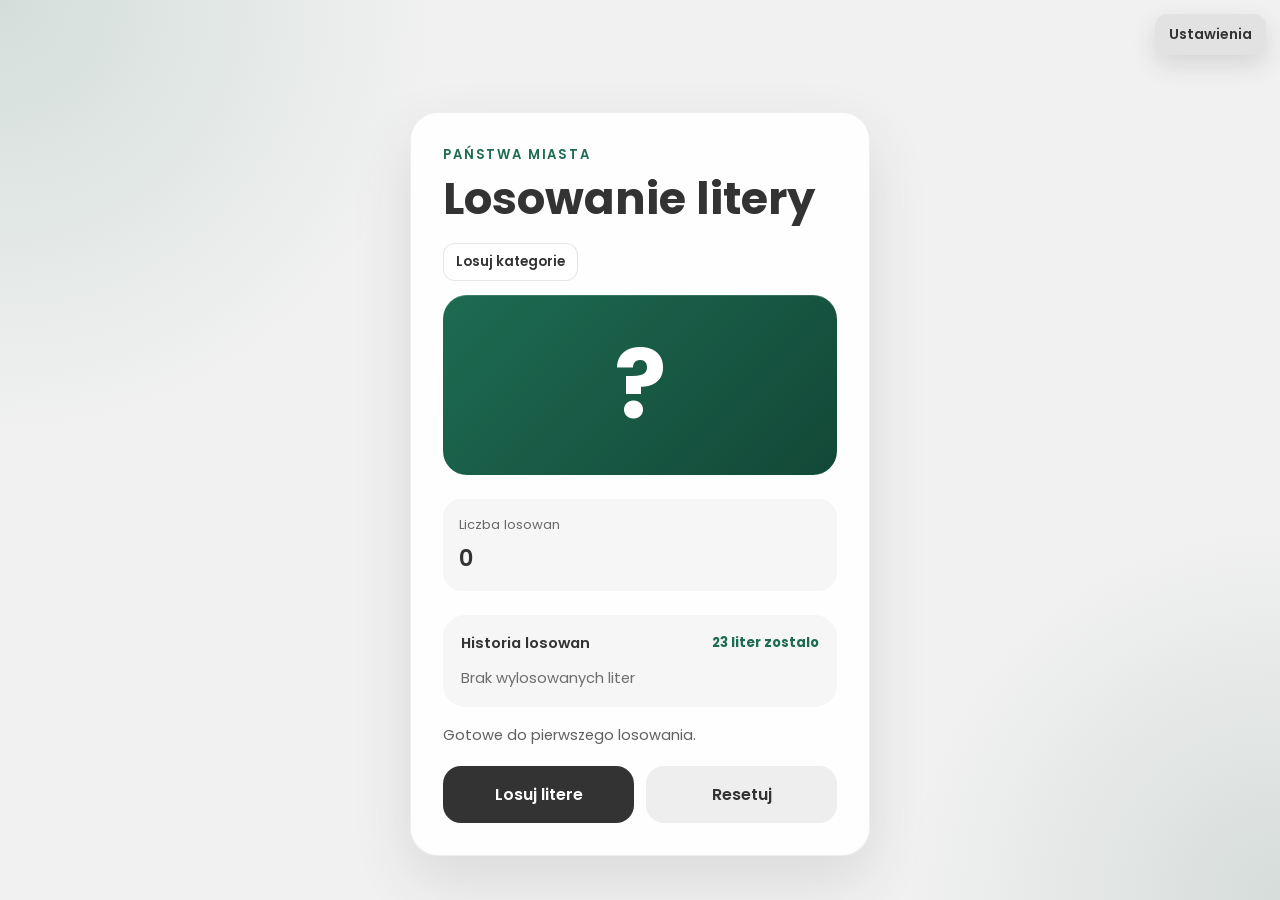
==== index.html @ a80b9822 "Add web app with letter and category randomizer" ====
<!DOCTYPE html>
<html lang="pl">
<head>
    <meta charset="UTF-8">
    <meta name="viewport" content="width=device-width, initial-scale=1.0">
    <title>Losowanie Litery</title>
    <link rel="preconnect" href="https://fonts.googleapis.com">
    <link rel="preconnect" href="https://fonts.gstatic.com" crossorigin>
    <link href="https://fonts.googleapis.com/css2?family=Poppins:wght@400;500;600;700&display=swap" rel="stylesheet">
    <link rel="stylesheet" href="style.css">
</head>
<body>
    <div class="floating-options" id="floatingOptions">
        <button id="optionsButton" type="button" class="button-secondary button-option" aria-expanded="false" aria-controls="optionsPanel">Ustawienia</button>

        <div class="options-panel" id="optionsPanel" aria-hidden="true">
            <label class="option-row" for="excludeYVOption">
                <input id="excludeYVOption" type="checkbox">
                <span>Graj bez Y, V i X</span>
            </label>
            <label class="option-row" for="soundOffOption">
                <input id="soundOffOption" type="checkbox">
                <span>Wylacz dzwiek</span>
            </label>
        </div>
    </div>

    <main class="app">
        <section class="card">
            <p class="eyebrow">Państwa Miasta</p>
            <h1>Losowanie litery</h1>
            <a class="small-nav" href="kategorie.html">Losuj kategorie</a>

            <div class="letter-box" id="letterBox">?</div>

            <div class="meta">
                <div class="meta-item">
                    <span>Liczba losowan</span>
                    <strong id="drawCount">0</strong>
                </div>
            </div>

            <div class="history">
                <div class="history-header">
                    <span>Historia losowan</span>
                    <strong id="remainingCount">26 liter zostalo</strong>
                </div>
                <div class="history-list" id="historyList">
                    <span class="history-empty">Brak wylosowanych liter</span>
                </div>
            </div>

            <p class="status" id="statusMessage">Gotowe do pierwszego losowania.</p>

            <div class="actions">
                <button id="drawButton" type="button">Losuj litere</button>
                <button id="resetButton" type="button" class="button-secondary">Resetuj</button>
            </div>
        </section>
    </main>

    <script src="script.js"></script>
</body>
</html>
---- style.css ----
:root {
    --bg: #f1f1f1f1;
    --text: #333333;
    --card: #ffffff;
    --accent: #1d6b52;
    --accent-dark: #134837;
    --border: rgba(51, 51, 51, 0.08);
    --shadow: 0 24px 60px rgba(51, 51, 51, 0.12);
}

* {
    box-sizing: border-box;
    user-select: none;
}

* {
    -ms-overflow-style: none;
    scrollbar-width: none;
}

*::-webkit-scrollbar {
    width: 0;
    height: 0;
}

body {
    margin: 0;
    min-height: 100vh;
    min-height: 100dvh;
    font-family: "Poppins", sans-serif;
    color: var(--text);
    background:
        radial-gradient(circle at top left, rgba(29, 107, 82, 0.14), transparent 28%),
        radial-gradient(circle at bottom right, rgba(19, 72, 55, 0.12), transparent 24%),
        var(--bg);
}

.app {
    min-height: 100vh;
    min-height: 100dvh;
    display: grid;
    place-items: center;
    padding: clamp(12px, 3.5vw, 24px);
}

.floating-options + .app {
    padding-top: clamp(64px, 10vw, 92px);
}

.card {
    width: min(100%, 460px);
    padding: clamp(18px, 5vw, 32px);
    border: 1px solid var(--border);
    border-radius: 28px;
    background: rgba(255, 255, 255, 0.9);
    box-shadow: var(--shadow);
    backdrop-filter: blur(12px);
    max-height: min(92dvh, 860px);
    overflow: auto;
}

.eyebrow {
    margin: 0 0 8px;
    font-size: 0.82rem;
    font-weight: 600;
    letter-spacing: 0.14em;
    text-transform: uppercase;
    color: var(--accent);
}

h1 {
    margin: 10px 0 20px;
    font-size: clamp(1.7rem, 8vw, 2.8rem);
    line-height: 1.05;
}

.small-nav {
    display: inline-flex;
    align-items: center;
    justify-content: center;
    margin-bottom: 14px;
    padding: 8px 12px;
    border-radius: 12px;
    border: 1px solid rgba(51, 51, 51, 0.12);
    background: rgba(255, 255, 255, 0.7);
    color: var(--text);
    font-size: 0.84rem;
    font-weight: 600;
    text-decoration: none;
    transition: transform 0.18s ease, background-color 0.18s ease;
}

.small-nav:hover {
    transform: translateY(-1px);
    background: rgba(255, 255, 255, 0.95);
}

.floating-options {
    position: fixed;
    top: 14px;
    right: 14px;
    z-index: 30;
}

.button-option {
    width: auto;
    padding: 10px 14px;
    border-radius: 12px;
    font-size: 0.88rem;
    box-shadow: 0 10px 24px rgba(51, 51, 51, 0.14);
}

.options-panel {
    position: absolute;
    top: calc(100% + 10px);
    right: 0;
    width: min(84vw, 280px);
    padding: 14px;
    border-radius: 16px;
    border: 1px solid rgba(51, 51, 51, 0.08);
    background: rgba(255, 255, 255, 0.95);
    box-shadow: 0 20px 40px rgba(51, 51, 51, 0.16);
    backdrop-filter: blur(8px);
    display: grid;
    gap: 10px;
    opacity: 0;
    transform: translateY(-8px) scale(0.97);
    transform-origin: top right;
    pointer-events: none;
    transition: opacity 0.18s ease, transform 0.18s ease;
}

.options-panel.is-open {
    opacity: 1;
    transform: translateY(0) scale(1);
    pointer-events: auto;
}

.option-row {
    display: flex;
    align-items: center;
    gap: 10px;
    font-size: 0.92rem;
    user-select: none;
}

.option-row input {
    width: 18px;
    height: 18px;
    accent-color: var(--accent);
}

.description {
    margin: 14px 0 24px;
    font-size: 0.98rem;
    line-height: 1.6;
}

.letter-box {
    display: grid;
    place-items: center;
    min-height: clamp(130px, 34vw, 180px);
    margin-bottom: 24px;
    border-radius: 24px;
    background: linear-gradient(135deg, var(--accent), var(--accent-dark));
    color: #ffffff;
    font-size: clamp(3.6rem, 18vw, 6rem);
    font-weight: 700;
    cursor: pointer;
    box-shadow: inset 0 1px 0 rgba(255, 255, 255, 0.14);
    transition: transform 0.18s ease, box-shadow 0.18s ease;
}

.letter-box.animate {
    transform: scale(1.03);
    box-shadow: inset 0 1px 0 rgba(255, 255, 255, 0.14), 0 20px 40px rgba(29, 107, 82, 0.22);
}

.letter-box.is-drawing {
    animation: pulse-draw 0.7s ease;
}

@keyframes pulse-draw {
    0% {
        transform: scale(1);
        filter: brightness(1);
    }

    35% {
        transform: scale(1.06) rotate(-2deg);
        filter: brightness(1.08);
    }

    70% {
        transform: scale(0.98) rotate(2deg);
        filter: brightness(0.98);
    }

    100% {
        transform: scale(1);
        filter: brightness(1);
    }
}

.meta {
    display: grid;
    grid-template-columns: 1fr;
    gap: 14px;
    margin-bottom: 24px;
}

.meta-item {
    padding: 16px;
    border-radius: 18px;
    background: rgba(51, 51, 51, 0.04);
}

.meta-item span {
    display: block;
    margin-bottom: 6px;
    font-size: 0.82rem;
    opacity: 0.72;
}

.meta-item strong {
    font-size: 1.4rem;
    font-weight: 600;
}

.history {
    margin-bottom: 18px;
    padding: 18px;
    border-radius: 22px;
    background: rgba(51, 51, 51, 0.04);
}

.history-header {
    display: flex;
    align-items: center;
    justify-content: space-between;
    gap: 12px;
    margin-bottom: 14px;
}

.history-header span {
    font-size: 0.92rem;
    font-weight: 600;
}

.history-header strong {
    font-size: 0.82rem;
    color: var(--accent);
}

.history-list {
    display: flex;
    flex-wrap: wrap;
    gap: 10px;
    max-height: min(220px, 32vh);
    overflow: auto;
    padding-right: 4px;
}

.history-empty {
    font-size: 0.92rem;
    opacity: 0.7;
}

.history-letter {
    display: inline-flex;
    align-items: center;
    justify-content: center;
    min-width: 42px;
    min-height: 42px;
    padding: 8px;
    border-radius: 14px;
    background: #ffffff;
    color: var(--text);
    font-weight: 600;
    box-shadow: inset 0 0 0 1px rgba(51, 51, 51, 0.08);
}

.status {
    margin: 0 0 20px;
    font-size: 0.92rem;
    color: rgba(51, 51, 51, 0.78);
}

.actions {
    display: grid;
    grid-template-columns: 1fr 1fr;
    gap: 12px;
}

button {
    width: 100%;
    border: 0;
    border-radius: 18px;
    padding: 16px 20px;
    font: inherit;
    font-weight: 600;
    color: #ffffff;
    background: var(--text);
    cursor: pointer;
    transition: transform 0.18s ease, opacity 0.18s ease;
}

button:hover {
    transform: translateY(-1px);
    opacity: 0.94;
}

button:active {
    transform: translateY(1px);
}

button:disabled {
    cursor: not-allowed;
    opacity: 0.55;
    transform: none;
}

.button-secondary {
    color: var(--text);
    background: rgba(51, 51, 51, 0.08);
}

@media (max-width: 480px) {
    .floating-options + .app {
        padding-top: 62px;
    }

    .card {
        padding: 20px;
        border-radius: 24px;
        max-height: min(88dvh, 900px);
    }

    .floating-options {
        top: 10px;
        right: 10px;
    }

    .button-option {
        width: auto;
        padding: 9px 12px;
    }

    .letter-box {
        min-height: 150px;
    }

    .meta {
        grid-template-columns: 1fr;
    }

    .actions {
        grid-template-columns: 1fr;
    }

    .history-header {
        align-items: flex-start;
        flex-direction: column;
    }

    .history-list {
        max-height: min(190px, 28vh);
    }
}

@media (max-width: 640px) {
    .actions {
        grid-template-columns: 1fr;
    }
}

@media (max-height: 720px) {
    .card {
        border-radius: 22px;
    }

    .letter-box {
        margin-bottom: 16px;
    }

    .meta {
        margin-bottom: 16px;
    }

    .history {
        margin-bottom: 14px;
        padding: 14px;
    }

    .history-list {
        max-height: min(150px, 24vh);
    }

    .options-panel {
        width: min(92vw, 280px);
        padding: 12px;
    }

    button {
        padding: 13px 16px;
    }
}

@media (max-height: 520px) {
    .floating-options + .app {
        padding-top: 58px;
    }

    .card {
        max-height: calc(100dvh - 12px);
        border-radius: 18px;
        padding: 14px;
    }

    h1 {
        margin: 6px 0 12px;
    }

    .letter-box,
    .category-box {
        min-height: 104px;
        margin-bottom: 10px;
    }

    .meta,
    .history,
    .status,
    .category-note,
    .small-nav {
        margin-bottom: 10px;
    }
}

.category-box {
    display: grid;
    place-items: center;
    min-height: clamp(120px, 30vw, 160px);
    margin-bottom: 18px;
    border-radius: 20px;
    background: linear-gradient(135deg, var(--accent), var(--accent-dark));
    color: #ffffff;
    font-size: clamp(1.3rem, 4vw, 2rem);
    font-weight: 700;
    cursor: pointer;
    text-align: center;
    padding: 16px;
}

.category-box.is-drawing {
    animation: pulse-category 0.7s ease;
}

@keyframes pulse-category {
    0% {
        transform: scale(1);
        filter: brightness(1);
    }

    35% {
        transform: scale(1.04) rotate(-1.5deg);
        filter: brightness(1.08);
    }

    70% {
        transform: scale(0.99) rotate(1.5deg);
        filter: brightness(0.98);
    }

    100% {
        transform: scale(1);
        filter: brightness(1);
    }
}

.category-note {
    margin: 0 0 16px;
    font-size: 0.9rem;
    color: rgba(51, 51, 51, 0.8);
}

.history-category {
    display: inline-flex;
    align-items: center;
    justify-content: center;
    padding: 9px 12px;
    border: 0;
    border-radius: 12px;
    background: #ffffff;
    color: var(--text);
    font: inherit;
    font-size: 0.86rem;
    font-weight: 600;
    cursor: pointer;
    box-shadow: inset 0 0 0 1px rgba(51, 51, 51, 0.08);
    transition: transform 0.14s ease, background-color 0.14s ease;
}

.history-category:hover {
    transform: translateY(-1px);
    background: rgba(255, 255, 255, 0.92);
}
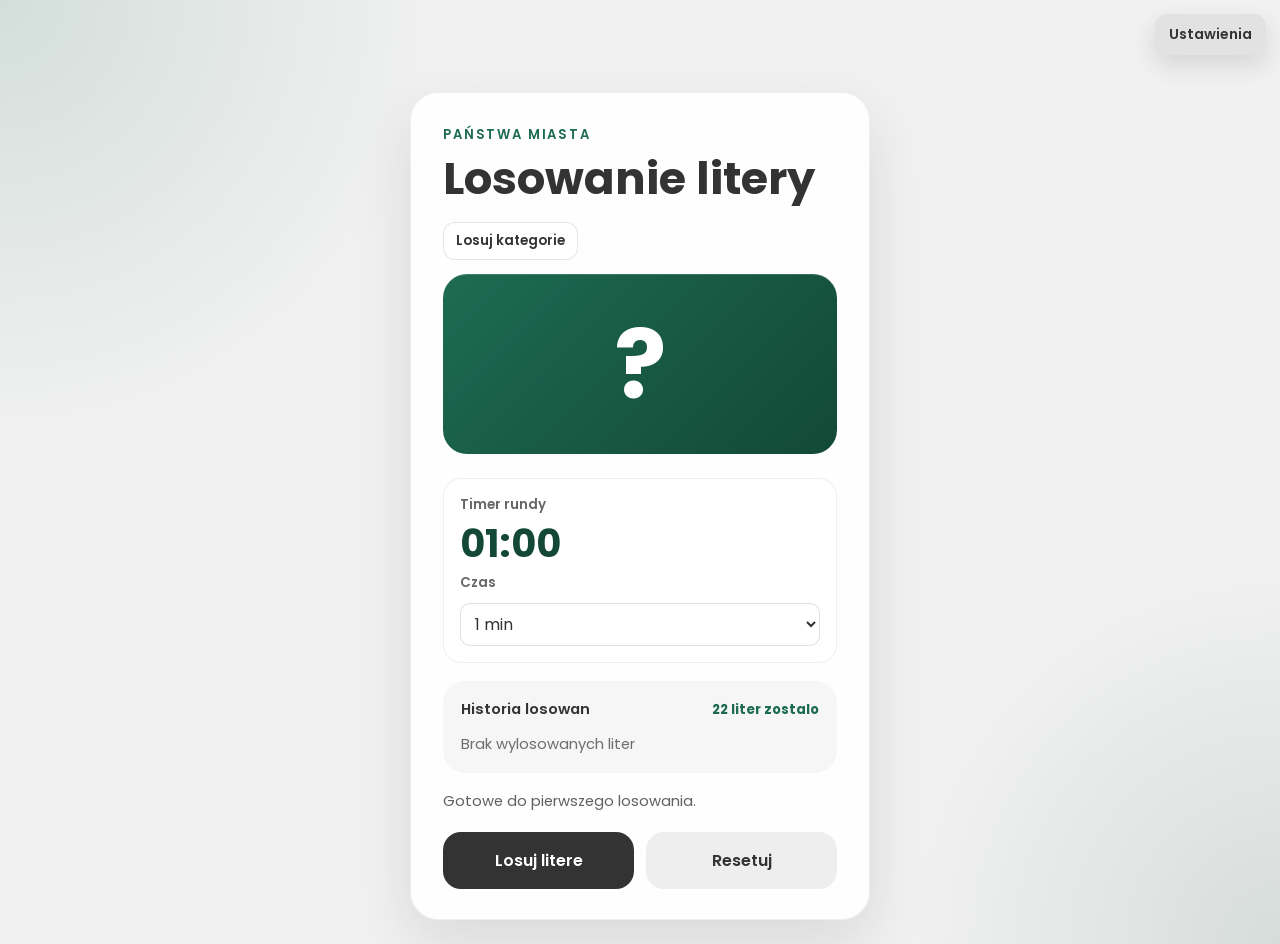
==== commit 2b0022f2: "Enhance gameplay UX: timer panel, category reset/storage, animations and SEO updates" ====
--- a/index.html
+++ b/index.html
@@ -3,10 +3,12 @@
 <head>
     <meta charset="UTF-8">
     <meta name="viewport" content="width=device-width, initial-scale=1.0">
-    <title>Losowanie Litery</title>
+    <title>Państwa Miasta Online - Losowanie Litery i Kategorie do Gry</title>
+    <meta name="description" content="Darmowe losowanie litery do gry Państwa Miasta. Szybkie losowanie bez powtórzeń, historia wyników, skróty klawiaturowe i ustawienia gry.">
     <link rel="preconnect" href="https://fonts.googleapis.com">
     <link rel="preconnect" href="https://fonts.gstatic.com" crossorigin>
     <link href="https://fonts.googleapis.com/css2?family=Poppins:wght@400;500;600;700&display=swap" rel="stylesheet">
+    <link rel="icon" type="image/svg+xml" href="favicon.svg">
     <link rel="stylesheet" href="style.css">
 </head>
 <body>
@@ -16,7 +18,7 @@
         <div class="options-panel" id="optionsPanel" aria-hidden="true">
             <label class="option-row" for="excludeYVOption">
                 <input id="excludeYVOption" type="checkbox">
-                <span>Graj bez Y, V i X</span>
+                <span>Graj bez Y, V, X, Q</span>
             </label>
             <label class="option-row" for="soundOffOption">
                 <input id="soundOffOption" type="checkbox">
@@ -33,11 +35,17 @@
 
             <div class="letter-box" id="letterBox">?</div>
 
-            <div class="meta">
-                <div class="meta-item">
-                    <span>Liczba losowan</span>
-                    <strong id="drawCount">0</strong>
-                </div>
+            <div class="timer-panel">
+                <p class="timer-label">Timer rundy</p>
+                <p class="timer-display" id="timerDisplay">01:00</p>
+
+                <label for="timerSelect" class="timer-select-label">Czas</label>
+                <select id="timerSelect">
+                    <option value="60" selected>1 min</option>
+                    <option value="120">2 min</option>
+                    <option value="180">3 min</option>
+                    <option value="300">5 min</option>
+                </select>
             </div>
 
             <div class="history">
--- a/style.css
+++ b/style.css
@@ -227,6 +227,51 @@
     font-weight: 600;
 }
 
+.timer-panel {
+    display: grid;
+    gap: 10px;
+    margin-bottom: 18px;
+    padding: 16px;
+    border-radius: 18px;
+    border: 1px solid rgba(51, 51, 51, 0.08);
+    background: rgba(255, 255, 255, 0.65);
+}
+
+.timer-label {
+    margin: 0;
+    font-size: 0.84rem;
+    font-weight: 600;
+    opacity: 0.75;
+}
+
+.timer-display {
+    margin: 0;
+    font-size: clamp(1.9rem, 6vw, 2.4rem);
+    font-weight: 700;
+    color: var(--accent-dark);
+    line-height: 1;
+}
+
+.timer-display.timer-warning {
+    color: #b24228;
+}
+
+.timer-select-label {
+    font-size: 0.84rem;
+    font-weight: 600;
+    opacity: 0.75;
+}
+
+.timer-panel select {
+    width: 100%;
+    border: 1px solid rgba(51, 51, 51, 0.15);
+    border-radius: 10px;
+    padding: 8px 10px;
+    font: inherit;
+    color: var(--text);
+    background: #ffffff;
+}
+
 .history {
     margin-bottom: 18px;
     padding: 18px;
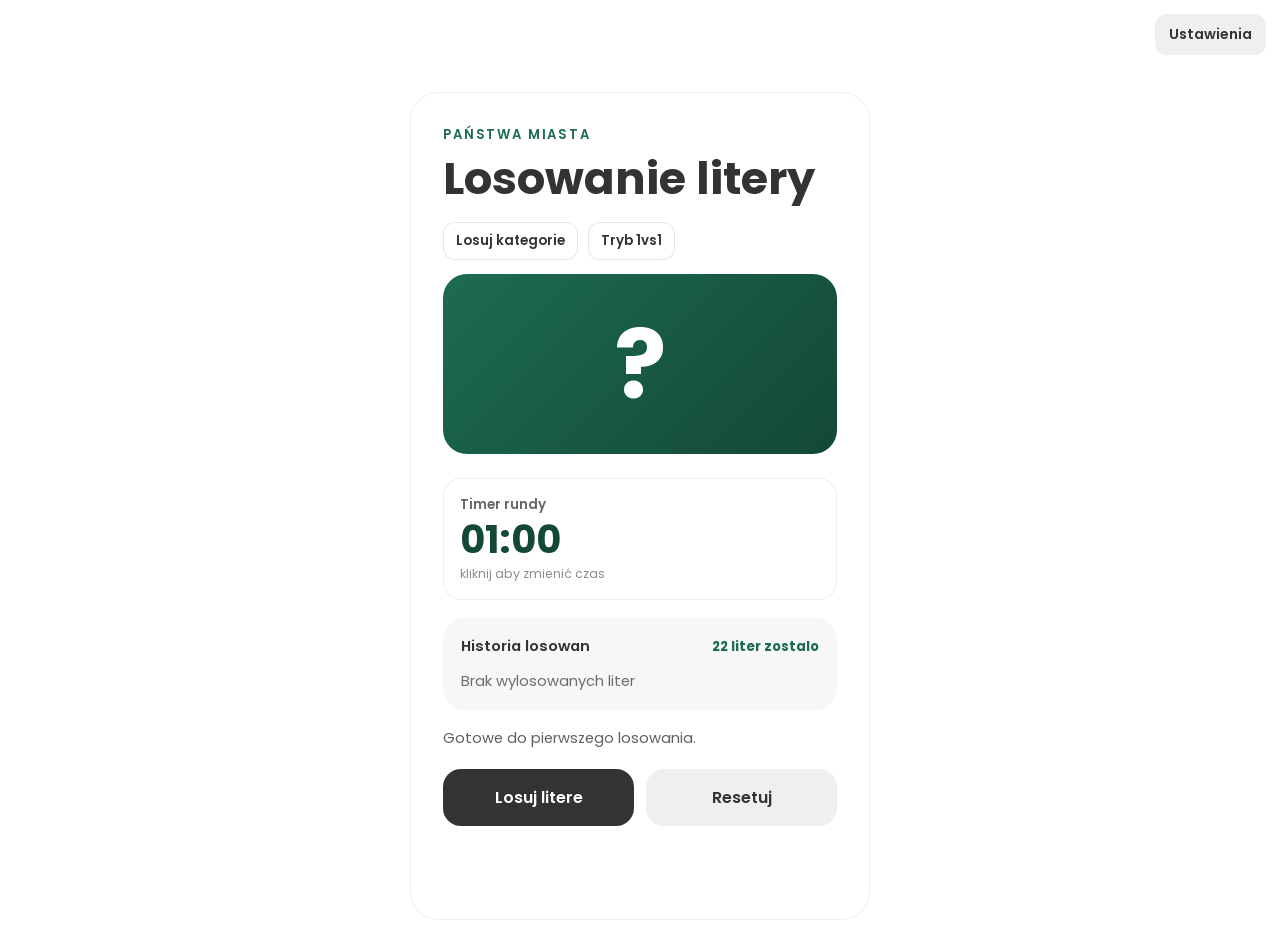
==== commit f849c21c: "Timer interaktywny, tryb 1vs1, responsywnosc, usuniecie box-shadow" ====
--- a/index.html
+++ b/index.html
@@ -31,21 +31,17 @@
         <section class="card">
             <p class="eyebrow">Państwa Miasta</p>
             <h1>Losowanie litery</h1>
-            <a class="small-nav" href="kategorie.html">Losuj kategorie</a>
+            <div class="nav-links">
+                <a class="small-nav" href="kategorie.html">Losuj kategorie</a>
+                <a class="small-nav" href="1vs1.html">Tryb 1vs1</a>
+            </div>
 
             <div class="letter-box" id="letterBox">?</div>
 
-            <div class="timer-panel">
+            <div class="timer-panel" id="timerPanel">
                 <p class="timer-label">Timer rundy</p>
                 <p class="timer-display" id="timerDisplay">01:00</p>
-
-                <label for="timerSelect" class="timer-select-label">Czas</label>
-                <select id="timerSelect">
-                    <option value="60" selected>1 min</option>
-                    <option value="120">2 min</option>
-                    <option value="180">3 min</option>
-                    <option value="300">5 min</option>
-                </select>
+                <p class="timer-hint" id="timerHint">kliknij aby zmienić czas</p>
             </div>
 
             <div class="history">
--- a/style.css
+++ b/style.css
@@ -1,11 +1,15 @@
 :root {
-    --bg: #f1f1f1f1;
+    --bg: #ffffff;
     --text: #333333;
     --card: #ffffff;
     --accent: #1d6b52;
     --accent-dark: #134837;
     --border: rgba(51, 51, 51, 0.08);
-    --shadow: 0 24px 60px rgba(51, 51, 51, 0.12);
+    --shadow: none;
+    --safe-top: env(safe-area-inset-top, 0px);
+    --safe-right: env(safe-area-inset-right, 0px);
+    --safe-bottom: env(safe-area-inset-bottom, 0px);
+    --safe-left: env(safe-area-inset-left, 0px);
 }
 
 * {
@@ -30,9 +34,8 @@
     font-family: "Poppins", sans-serif;
     color: var(--text);
     background:
-        radial-gradient(circle at top left, rgba(29, 107, 82, 0.14), transparent 28%),
-        radial-gradient(circle at bottom right, rgba(19, 72, 55, 0.12), transparent 24%),
         var(--bg);
+    overflow-x: hidden;
 }
 
 .app {
@@ -41,22 +44,30 @@
     display: grid;
     place-items: center;
     padding: clamp(12px, 3.5vw, 24px);
+    padding-top: max(clamp(12px, 3.5vw, 24px), var(--safe-top));
+    padding-right: max(clamp(12px, 3.5vw, 24px), var(--safe-right));
+    padding-bottom: max(clamp(12px, 3.5vw, 24px), var(--safe-bottom));
+    padding-left: max(clamp(12px, 3.5vw, 24px), var(--safe-left));
 }
 
 .floating-options + .app {
-    padding-top: clamp(64px, 10vw, 92px);
+    padding-top: max(clamp(64px, 10vw, 92px), calc(var(--safe-top) + 58px));
 }
 
 .card {
+    display: block;
     width: min(100%, 460px);
+    min-height: min(92dvh, 860px);
+    margin: 0 auto;
     padding: clamp(18px, 5vw, 32px);
     border: 1px solid var(--border);
     border-radius: 28px;
-    background: rgba(255, 255, 255, 0.9);
+    background: rgba(255, 255, 255);
     box-shadow: var(--shadow);
     backdrop-filter: blur(12px);
     max-height: min(92dvh, 860px);
     overflow: auto;
+    overscroll-behavior: contain;
 }
 
 .eyebrow {
@@ -95,6 +106,17 @@
     background: rgba(255, 255, 255, 0.95);
 }
 
+.nav-links {
+    display: flex;
+    flex-wrap: wrap;
+    gap: 10px;
+    margin-bottom: 14px;
+}
+
+.nav-links .small-nav {
+    margin-bottom: 0;
+}
+
 .floating-options {
     position: fixed;
     top: 14px;
@@ -107,7 +129,7 @@
     padding: 10px 14px;
     border-radius: 12px;
     font-size: 0.88rem;
-    box-shadow: 0 10px 24px rgba(51, 51, 51, 0.14);
+    /* box-shadow: 0 10px 24px rgba(51, 51, 51, 0.14); */
 }
 
 .options-panel {
@@ -119,7 +141,7 @@
     border-radius: 16px;
     border: 1px solid rgba(51, 51, 51, 0.08);
     background: rgba(255, 255, 255, 0.95);
-    box-shadow: 0 20px 40px rgba(51, 51, 51, 0.16);
+    /* box-shadow: 0 20px 40px rgba(51, 51, 51, 0.16); */
     backdrop-filter: blur(8px);
     display: grid;
     gap: 10px;
@@ -167,13 +189,12 @@
     font-size: clamp(3.6rem, 18vw, 6rem);
     font-weight: 700;
     cursor: pointer;
-    box-shadow: inset 0 1px 0 rgba(255, 255, 255, 0.14);
-    transition: transform 0.18s ease, box-shadow 0.18s ease;
+    transition: transform 0.18s ease;
 }
 
 .letter-box.animate {
     transform: scale(1.03);
-    box-shadow: inset 0 1px 0 rgba(255, 255, 255, 0.14), 0 20px 40px rgba(29, 107, 82, 0.22);
+
 }
 
 .letter-box.is-drawing {
@@ -229,12 +250,31 @@
 
 .timer-panel {
     display: grid;
-    gap: 10px;
+    gap: 6px;
     margin-bottom: 18px;
     padding: 16px;
     border-radius: 18px;
     border: 1px solid rgba(51, 51, 51, 0.08);
     background: rgba(255, 255, 255, 0.65);
+    cursor: pointer;
+    -webkit-tap-highlight-color: transparent;
+    transition: background 0.15s;
+}
+
+.timer-panel:hover {
+    background: rgba(51, 51, 51, 0.04);
+}
+
+.timer-panel.is-running {
+    border-color: var(--accent);
+    background: rgba(29, 107, 82, 0.05);
+}
+
+.timer-hint {
+    margin: 0;
+    font-size: 0.78rem;
+    opacity: 0.55;
+    pointer-events: none;
 }
 
 .timer-label {
@@ -254,22 +294,6 @@
 
 .timer-display.timer-warning {
     color: #b24228;
-}
-
-.timer-select-label {
-    font-size: 0.84rem;
-    font-weight: 600;
-    opacity: 0.75;
-}
-
-.timer-panel select {
-    width: 100%;
-    border: 1px solid rgba(51, 51, 51, 0.15);
-    border-radius: 10px;
-    padding: 8px 10px;
-    font: inherit;
-    color: var(--text);
-    background: #ffffff;
 }
 
 .history {
@@ -304,6 +328,7 @@
     max-height: min(220px, 32vh);
     overflow: auto;
     padding-right: 4px;
+    align-content: flex-start;
 }
 
 .history-empty {
@@ -322,7 +347,6 @@
     background: #ffffff;
     color: var(--text);
     font-weight: 600;
-    box-shadow: inset 0 0 0 1px rgba(51, 51, 51, 0.08);
 }
 
 .status {
@@ -335,6 +359,34 @@
     display: grid;
     grid-template-columns: 1fr 1fr;
     gap: 12px;
+}
+
+.actions > :nth-child(3) {
+    grid-column: 1 / -1;
+}
+
+.stop-countdown-box {
+    display: none;
+    place-items: center;
+    min-width: 160px;
+    min-height: 90px;
+    padding: 14px 18px;
+    position: fixed;
+    left: 50%;
+    top: 50%;
+    transform: translate(-50%, -50%);
+    z-index: 999;
+    border-radius: 14px;
+    border: 3px solid rgba(178, 66, 40, 0.5);
+    background: rgba(255, 255, 255, 0.96);
+
+    color: #b24228;
+    font-size: 2.2rem;
+    font-weight: 700;
+}
+
+.stop-countdown-box.is-visible {
+    display: grid;
 }
 
 button {
@@ -541,11 +593,290 @@
     font-size: 0.86rem;
     font-weight: 600;
     cursor: pointer;
-    box-shadow: inset 0 0 0 1px rgba(51, 51, 51, 0.08);
     transition: transform 0.14s ease, background-color 0.14s ease;
 }
 
 .history-category:hover {
     transform: translateY(-1px);
     background: rgba(255, 255, 255, 0.92);
-}+}
+
+.duel-mode-card {
+    width: min(100%, 1080px);
+}
+
+.duel-layout {
+    display: grid;
+    grid-template-columns: minmax(140px, 190px) minmax(0, 1fr) minmax(140px, 190px);
+    gap: 18px;
+    align-items: start;
+}
+
+.duel-board {
+    display: grid;
+    gap: 18px;
+}
+
+.duel-history {
+    margin-bottom: 0;
+    min-height: 0;
+}
+
+.duel-history-left {
+    transform: rotate(180deg);
+}
+
+.duel-history-list {
+    display: flex;
+    flex-direction: column;
+    gap: 10px;
+    max-height: clamp(220px, 40vh, 360px);
+    overflow-y: auto;
+    overflow-x: hidden;
+    padding: 0 4px 12px 0;
+}
+
+.duel-history-letter {
+    width: 100%;
+    min-width: 0;
+    min-height: 54px;
+}
+
+.duel-side {
+    display: grid;
+    gap: 12px;
+}
+
+.duel-side-top {
+    transform: rotate(180deg);
+}
+
+.duel-letter-box {
+    margin-bottom: 0;
+    border: 0;
+    width: 100%;
+    padding: 0;
+    min-height: clamp(130px, 34vw, 180px);
+    transition: none;
+}
+
+button.duel-letter-box:hover,
+button.duel-letter-box:active,
+.duel-stop-button:hover,
+.duel-stop-button:active {
+    transform: none;
+    opacity: 1;
+}
+
+.duel-letter-box.is-drawing {
+    animation: pulse-draw 0.7s ease;
+}
+
+.duel-remaining {
+    font-size: 0.88rem;
+    color: var(--accent-dark);
+}
+
+.duel-reset-button {
+    align-self: center;
+    width: auto;
+    min-height: 0;
+    padding: 8px 22px;
+    font-size: 0.82rem;
+    opacity: 0.6;
+}
+
+.duel-reset-button:hover,
+.duel-reset-button:active {
+    opacity: 1;
+}
+
+.duel-stop-button {
+    min-height: 58px;
+}
+
+@media (max-width: 768px) {
+    .app {
+        display: block;
+        padding: 0;
+        min-height: 100dvh;
+    }
+
+    .floating-options {
+        top: calc(var(--safe-top) + 10px);
+        right: calc(var(--safe-right) + 10px);
+    }
+
+    .floating-options + .app {
+        padding-top: calc(var(--safe-top) + 62px);
+    }
+
+    .card {
+        width: 100%;
+        max-width: none;
+        max-height: none;
+        min-height: 100dvh;
+        margin: 0;
+        padding: 18px;
+        padding-top: 18px;
+        padding-right: max(18px, var(--safe-right));
+        padding-bottom: max(18px, var(--safe-bottom));
+        padding-left: max(18px, var(--safe-left));
+        border-radius: 0;
+        border-left: 0;
+        border-right: 0;
+        box-shadow: none;
+        background: rgba(255, 255, 255, 0.96);
+        backdrop-filter: blur(10px);
+    }
+
+    .floating-options + .app .card {
+        min-height: calc(100dvh - (var(--safe-top) + 62px));
+    }
+
+    h1 {
+        margin: 8px 0 16px;
+        font-size: clamp(1.8rem, 8vw, 2.4rem);
+    }
+
+    .letter-box {
+        min-height: clamp(180px, 34dvh, 300px);
+        margin-bottom: 18px;
+        border-radius: 22px;
+    }
+
+    .category-box {
+        min-height: clamp(150px, 26dvh, 220px);
+        border-radius: 18px;
+        margin-bottom: 14px;
+    }
+
+    .timer-panel,
+    .history {
+        border-radius: 18px;
+    }
+
+    .history {
+        padding: 16px;
+    }
+
+    .history-list {
+        max-height: none;
+        min-height: 52px;
+    }
+
+    .meta {
+        grid-template-columns: repeat(2, minmax(0, 1fr));
+        gap: 12px;
+    }
+
+    .actions {
+        grid-template-columns: 1fr;
+    }
+
+    button,
+    .small-nav,
+    .button-option,
+    .history-category {
+        min-height: 52px;
+    }
+
+    .stop-countdown-box {
+        min-width: min(72vw, 240px);
+        min-height: 110px;
+        font-size: clamp(2rem, 11vw, 3rem);
+    }
+
+    .duel-mode-card {
+        width: 100%;
+    }
+
+    .duel-board {
+        gap: 12px;
+    }
+
+    .duel-history-list {
+        gap: 8px;
+        max-height: clamp(70px, 13dvh, 130px);
+        padding-bottom: 8px;
+    }
+
+    .duel-history-letter {
+        min-height: 44px;
+    }
+
+    .duel-letter-box {
+        min-height: clamp(90px, 14dvh, 160px);
+    }
+}
+
+@media (max-width: 900px) {
+    .duel-layout {
+        grid-template-columns: 1fr 1fr;
+        grid-template-areas:
+            "board board"
+            "hist-l hist-r";
+        gap: 14px;
+    }
+
+    .duel-board {
+        grid-area: board;
+    }
+
+    .duel-history-left {
+        grid-area: hist-l;
+        transform: none;
+    }
+
+    .duel-history:not(.duel-history-left) {
+        grid-area: hist-r;
+    }
+
+    .duel-history {
+        margin-bottom: 0;
+    }
+}
+
+@media (max-width: 480px) {
+    .app {
+        padding: 0;
+    }
+
+    .nav-links {
+        gap: 8px;
+    }
+
+    .nav-links .small-nav {
+        width: 100%;
+    }
+
+    .card {
+        padding: 16px;
+        padding-top: 16px;
+        padding-right: max(16px, var(--safe-right));
+        padding-bottom: max(16px, var(--safe-bottom));
+        padding-left: max(16px, var(--safe-left));
+    }
+
+    .floating-options + .app .card {
+        min-height: calc(100dvh - (var(--safe-top) + 58px));
+    }
+
+    .duel-stop-button {
+        min-height: 52px;
+    }
+
+    .meta {
+        grid-template-columns: 1fr;
+    }
+
+    .history-header {
+        align-items: flex-start;
+        flex-direction: column;
+    }
+
+    .history-list,
+    .duel-history-list {
+        gap: 8px;
+    }
+}
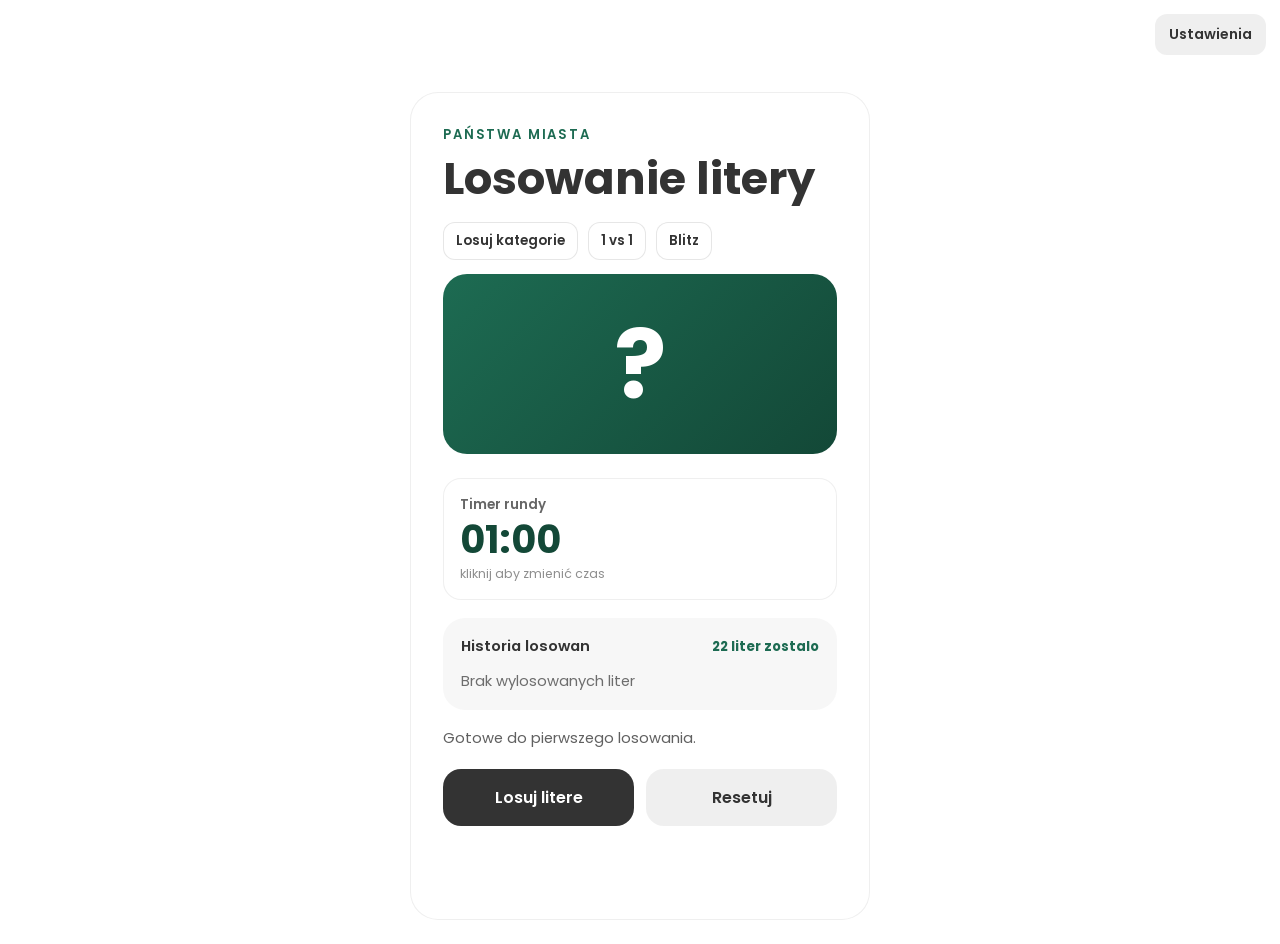
==== commit 2297a5c3: "Reorganize project structure and rename mode files" ====
--- a/index.html
+++ b/index.html
@@ -8,8 +8,8 @@
     <link rel="preconnect" href="https://fonts.googleapis.com">
     <link rel="preconnect" href="https://fonts.gstatic.com" crossorigin>
     <link href="https://fonts.googleapis.com/css2?family=Poppins:wght@400;500;600;700&display=swap" rel="stylesheet">
-    <link rel="icon" type="image/svg+xml" href="favicon.svg">
-    <link rel="stylesheet" href="style.css">
+    <link rel="icon" type="image/svg+xml" href="assets/favicon.svg">
+    <link rel="stylesheet" href="styles/main.css">
 </head>
 <body>
     <div class="floating-options" id="floatingOptions">
@@ -32,8 +32,9 @@
             <p class="eyebrow">Państwa Miasta</p>
             <h1>Losowanie litery</h1>
             <div class="nav-links">
-                <a class="small-nav" href="kategorie.html">Losuj kategorie</a>
-                <a class="small-nav" href="1vs1.html">Tryb 1vs1</a>
+                <a class="small-nav" href="modes/category-draw.html">Losuj kategorie</a>
+                <a class="small-nav" href="modes/1-vs-1.html">1 vs 1</a>
+                <a class="small-nav" href="modes/blitz.html">Blitz</a>
             </div>
 
             <div class="letter-box" id="letterBox">?</div>
@@ -63,6 +64,6 @@
         </section>
     </main>
 
-    <script src="script.js"></script>
+    <script src="scripts/letter-draw.js"></script>
 </body>
 </html>
--- a/styles/main.css
+++ b/styles/main.css
@@ -0,0 +1,1343 @@
+:root {
+    --bg: #ffffff;
+    --text: #333333;
+    --card: #ffffff;
+    --accent: #1d6b52;
+    --accent-dark: #134837;
+    --border: rgba(51, 51, 51, 0.08);
+    --shadow: none;
+    --safe-top: env(safe-area-inset-top, 0px);
+    --safe-right: env(safe-area-inset-right, 0px);
+    --safe-bottom: env(safe-area-inset-bottom, 0px);
+    --safe-left: env(safe-area-inset-left, 0px);
+}
+
+* {
+    box-sizing: border-box;
+    user-select: none;
+}
+
+* {
+    -ms-overflow-style: none;
+    scrollbar-width: none;
+}
+
+*::-webkit-scrollbar {
+    width: 0;
+    height: 0;
+}
+
+body {
+    margin: 0;
+    min-height: 100vh;
+    min-height: 100dvh;
+    font-family: "Poppins", sans-serif;
+    color: var(--text);
+    background:
+        var(--bg);
+    overflow-x: hidden;
+}
+
+.app {
+    min-height: 100vh;
+    min-height: 100dvh;
+    display: grid;
+    place-items: center;
+    padding: clamp(12px, 3.5vw, 24px);
+    padding-top: max(clamp(12px, 3.5vw, 24px), var(--safe-top));
+    padding-right: max(clamp(12px, 3.5vw, 24px), var(--safe-right));
+    padding-bottom: max(clamp(12px, 3.5vw, 24px), var(--safe-bottom));
+    padding-left: max(clamp(12px, 3.5vw, 24px), var(--safe-left));
+}
+
+.floating-options + .app {
+    padding-top: max(clamp(64px, 10vw, 92px), calc(var(--safe-top) + 58px));
+}
+
+.card {
+    display: block;
+    width: min(100%, 460px);
+    min-height: min(92dvh, 860px);
+    margin: 0 auto;
+    padding: clamp(18px, 5vw, 32px);
+    border: 1px solid var(--border);
+    border-radius: 28px;
+    background: rgba(255, 255, 255);
+    box-shadow: var(--shadow);
+    backdrop-filter: blur(12px);
+    max-height: min(92dvh, 860px);
+    overflow: auto;
+    overscroll-behavior: contain;
+}
+
+.eyebrow {
+    margin: 0 0 8px;
+    font-size: 0.82rem;
+    font-weight: 600;
+    letter-spacing: 0.14em;
+    text-transform: uppercase;
+    color: var(--accent);
+}
+
+h1 {
+    margin: 10px 0 20px;
+    font-size: clamp(1.7rem, 8vw, 2.8rem);
+    line-height: 1.05;
+}
+
+.small-nav {
+    display: inline-flex;
+    align-items: center;
+    justify-content: center;
+    margin-bottom: 14px;
+    padding: 8px 12px;
+    border-radius: 12px;
+    border: 1px solid rgba(51, 51, 51, 0.12);
+    background: rgba(255, 255, 255, 0.7);
+    color: var(--text);
+    font-size: 0.84rem;
+    font-weight: 600;
+    text-decoration: none;
+    transition: transform 0.18s ease, background-color 0.18s ease;
+}
+
+.small-nav:hover {
+    transform: translateY(-1px);
+    background: rgba(255, 255, 255, 0.95);
+}
+
+.nav-links {
+    display: flex;
+    flex-wrap: wrap;
+    gap: 10px;
+    margin-bottom: 14px;
+}
+
+.nav-links .small-nav {
+    margin-bottom: 0;
+}
+
+.floating-options {
+    position: fixed;
+    top: 14px;
+    right: 14px;
+    z-index: 30;
+}
+
+.button-option {
+    width: auto;
+    padding: 10px 14px;
+    border-radius: 12px;
+    font-size: 0.88rem;
+    /* box-shadow: 0 10px 24px rgba(51, 51, 51, 0.14); */
+}
+
+.options-panel {
+    position: absolute;
+    top: calc(100% + 10px);
+    right: 0;
+    width: min(84vw, 280px);
+    padding: 14px;
+    border-radius: 16px;
+    border: 1px solid rgba(51, 51, 51, 0.08);
+    background: rgba(255, 255, 255, 0.95);
+    /* box-shadow: 0 20px 40px rgba(51, 51, 51, 0.16); */
+    backdrop-filter: blur(8px);
+    display: grid;
+    gap: 10px;
+    opacity: 0;
+    transform: translateY(-8px) scale(0.97);
+    transform-origin: top right;
+    pointer-events: none;
+    transition: opacity 0.18s ease, transform 0.18s ease;
+}
+
+.options-panel.is-open {
+    opacity: 1;
+    transform: translateY(0) scale(1);
+    pointer-events: auto;
+}
+
+.option-row {
+    display: flex;
+    align-items: center;
+    gap: 10px;
+    font-size: 0.92rem;
+    user-select: none;
+}
+
+.option-row input {
+    width: 18px;
+    height: 18px;
+    accent-color: var(--accent);
+}
+
+.description {
+    margin: 14px 0 24px;
+    font-size: 0.98rem;
+    line-height: 1.6;
+}
+
+.letter-box {
+    display: grid;
+    place-items: center;
+    min-height: clamp(130px, 34vw, 180px);
+    margin-bottom: 24px;
+    border-radius: 24px;
+    background: linear-gradient(135deg, var(--accent), var(--accent-dark));
+    color: #ffffff;
+    font-size: clamp(3.6rem, 18vw, 6rem);
+    font-weight: 700;
+    cursor: pointer;
+    transition: transform 0.18s ease;
+}
+
+.letter-box.animate {
+    transform: scale(1.03);
+
+}
+
+.letter-box.is-drawing {
+    animation: pulse-draw 0.7s ease;
+}
+
+@keyframes pulse-draw {
+    0% {
+        transform: scale(1);
+        filter: brightness(1);
+    }
+
+    35% {
+        transform: scale(1.06) rotate(-2deg);
+        filter: brightness(1.08);
+    }
+
+    70% {
+        transform: scale(0.98) rotate(2deg);
+        filter: brightness(0.98);
+    }
+
+    100% {
+        transform: scale(1);
+        filter: brightness(1);
+    }
+}
+
+.meta {
+    display: grid;
+    grid-template-columns: 1fr;
+    gap: 14px;
+    margin-bottom: 24px;
+}
+
+.meta-item {
+    padding: 16px;
+    border-radius: 18px;
+    background: rgba(51, 51, 51, 0.04);
+}
+
+.meta-item span {
+    display: block;
+    margin-bottom: 6px;
+    font-size: 0.82rem;
+    opacity: 0.72;
+}
+
+.meta-item strong {
+    font-size: 1.4rem;
+    font-weight: 600;
+}
+
+.timer-panel {
+    display: grid;
+    gap: 6px;
+    margin-bottom: 18px;
+    padding: 16px;
+    border-radius: 18px;
+    border: 1px solid rgba(51, 51, 51, 0.08);
+    background: rgba(255, 255, 255, 0.65);
+    cursor: pointer;
+    -webkit-tap-highlight-color: transparent;
+    transition: background 0.15s;
+}
+
+.timer-panel:hover {
+    background: rgba(51, 51, 51, 0.04);
+}
+
+.timer-panel.is-running {
+    border-color: var(--accent);
+    background: rgba(29, 107, 82, 0.05);
+}
+
+.timer-hint {
+    margin: 0;
+    font-size: 0.78rem;
+    opacity: 0.55;
+    pointer-events: none;
+}
+
+.timer-label {
+    margin: 0;
+    font-size: 0.84rem;
+    font-weight: 600;
+    opacity: 0.75;
+}
+
+.timer-display {
+    margin: 0;
+    font-size: clamp(1.9rem, 6vw, 2.4rem);
+    font-weight: 700;
+    color: var(--accent-dark);
+    line-height: 1;
+}
+
+.timer-display.timer-warning {
+    color: #b24228;
+}
+
+.history {
+    margin-bottom: 18px;
+    padding: 18px;
+    border-radius: 22px;
+    background: rgba(51, 51, 51, 0.04);
+}
+
+.history-header {
+    display: flex;
+    align-items: center;
+    justify-content: space-between;
+    gap: 12px;
+    margin-bottom: 14px;
+}
+
+.history-header span {
+    font-size: 0.92rem;
+    font-weight: 600;
+}
+
+.history-header strong {
+    font-size: 0.82rem;
+    color: var(--accent);
+}
+
+.history-list {
+    display: flex;
+    flex-wrap: wrap;
+    gap: 10px;
+    max-height: min(220px, 32vh);
+    overflow: auto;
+    padding-right: 4px;
+    align-content: flex-start;
+}
+
+.history-empty {
+    font-size: 0.92rem;
+    opacity: 0.7;
+}
+
+.history-letter {
+    display: inline-flex;
+    align-items: center;
+    justify-content: center;
+    min-width: 42px;
+    min-height: 42px;
+    padding: 8px;
+    border-radius: 14px;
+    background: #ffffff;
+    color: var(--text);
+    font-weight: 600;
+}
+
+.status {
+    margin: 0 0 20px;
+    font-size: 0.92rem;
+    color: rgba(51, 51, 51, 0.78);
+}
+
+.actions {
+    display: grid;
+    grid-template-columns: 1fr 1fr;
+    gap: 12px;
+}
+
+.actions > :nth-child(3) {
+    grid-column: 1 / -1;
+}
+
+.stop-countdown-box {
+    display: none;
+    place-items: center;
+    min-width: 160px;
+    min-height: 90px;
+    padding: 14px 18px;
+    position: fixed;
+    left: 50%;
+    top: 50%;
+    transform: translate(-50%, -50%);
+    z-index: 999;
+    border-radius: 14px;
+    border: 3px solid rgba(178, 66, 40, 0.5);
+    background: rgba(255, 255, 255, 0.96);
+    color: #b24228;
+    font-size: 2.2rem;
+    font-weight: 700;
+}
+
+.stop-countdown-box.is-visible {
+    display: grid;
+}
+
+/* Dual mode wrapper (1vs1.html) */
+.stop-countdown-pair {
+    display: none;
+    position: fixed;
+    left: 50%;
+    top: 50%;
+    transform: translate(-50%, -50%);
+    z-index: 999;
+    gap: 10px;
+    align-items: center;
+}
+
+.stop-countdown-pair.is-visible {
+    display: flex;
+}
+
+.stop-countdown-pair .stop-countdown-box {
+    display: grid;
+    position: static;
+    transform: none;
+    cursor: pointer;
+    transition: opacity 0.2s ease;
+    min-width: 110px;
+    min-height: 110px;
+    font-size: 2.6rem;
+}
+
+.stop-countdown-pair .stop-countdown-box.is-dismissed {
+    opacity: 0.18;
+    pointer-events: none;
+}
+
+.stop-countdown-pair .stop-countdown-top {
+    transform: rotate(180deg);
+}
+
+button {
+    width: 100%;
+    border: 0;
+    border-radius: 18px;
+    padding: 16px 20px;
+    font: inherit;
+    font-weight: 600;
+    color: #ffffff;
+    background: var(--text);
+    cursor: pointer;
+    transition: transform 0.18s ease, opacity 0.18s ease;
+}
+
+button:hover {
+    transform: translateY(-1px);
+    opacity: 0.94;
+}
+
+button:active {
+    transform: translateY(1px);
+}
+
+button:disabled {
+    cursor: not-allowed;
+    opacity: 0.55;
+    transform: none;
+}
+
+.button-secondary {
+    color: var(--text);
+    background: rgba(51, 51, 51, 0.08);
+}
+
+@media (max-width: 480px) {
+    .floating-options + .app {
+        padding-top: 62px;
+    }
+
+    .card {
+        padding: 20px;
+        border-radius: 24px;
+        max-height: min(88dvh, 900px);
+    }
+
+    .floating-options {
+        top: 10px;
+        right: 10px;
+    }
+
+    .button-option {
+        width: auto;
+        padding: 9px 12px;
+    }
+
+    .letter-box {
+        min-height: 150px;
+    }
+
+    .meta {
+        grid-template-columns: 1fr;
+    }
+
+    .actions {
+        grid-template-columns: 1fr;
+    }
+
+    .history-header {
+        align-items: flex-start;
+        flex-direction: column;
+    }
+
+    .history-list {
+        max-height: min(190px, 28vh);
+    }
+}
+
+@media (max-width: 640px) {
+    .actions {
+        grid-template-columns: 1fr;
+    }
+}
+
+@media (max-height: 720px) {
+    .card {
+        border-radius: 22px;
+    }
+
+    .letter-box {
+        margin-bottom: 16px;
+    }
+
+    .meta {
+        margin-bottom: 16px;
+    }
+
+    .history {
+        margin-bottom: 14px;
+        padding: 14px;
+    }
+
+    .history-list {
+        max-height: min(150px, 24vh);
+    }
+
+    .options-panel {
+        width: min(92vw, 280px);
+        padding: 12px;
+    }
+
+    button {
+        padding: 13px 16px;
+    }
+}
+
+@media (max-height: 520px) {
+    .floating-options + .app {
+        padding-top: 58px;
+    }
+
+    .card {
+        max-height: calc(100dvh - 12px);
+        border-radius: 18px;
+        padding: 14px;
+    }
+
+    h1 {
+        margin: 6px 0 12px;
+    }
+
+    .letter-box,
+    .category-box {
+        min-height: 104px;
+        margin-bottom: 10px;
+    }
+
+    .meta,
+    .history,
+    .status,
+    .category-note,
+    .small-nav {
+        margin-bottom: 10px;
+    }
+}
+
+.category-box {
+    display: grid;
+    place-items: center;
+    min-height: clamp(120px, 30vw, 160px);
+    margin-bottom: 18px;
+    border-radius: 20px;
+    background: linear-gradient(135deg, var(--accent), var(--accent-dark));
+    color: #ffffff;
+    font-size: clamp(1.3rem, 4vw, 2rem);
+    font-weight: 700;
+    cursor: pointer;
+    text-align: center;
+    padding: 16px;
+}
+
+.category-box.is-drawing {
+    animation: pulse-category 0.7s ease;
+}
+
+@keyframes pulse-category {
+    0% {
+        transform: scale(1);
+        filter: brightness(1);
+    }
+
+    35% {
+        transform: scale(1.04) rotate(-1.5deg);
+        filter: brightness(1.08);
+    }
+
+    70% {
+        transform: scale(0.99) rotate(1.5deg);
+        filter: brightness(0.98);
+    }
+
+    100% {
+        transform: scale(1);
+        filter: brightness(1);
+    }
+}
+
+.category-note {
+    margin: 0 0 16px;
+    font-size: 0.9rem;
+    color: rgba(51, 51, 51, 0.8);
+}
+
+.history-category {
+    display: inline-flex;
+    align-items: center;
+    justify-content: center;
+    padding: 9px 12px;
+    border: 0;
+    border-radius: 12px;
+    background: #ffffff;
+    color: var(--text);
+    font: inherit;
+    font-size: 0.86rem;
+    font-weight: 600;
+    cursor: pointer;
+    transition: transform 0.14s ease, background-color 0.14s ease;
+}
+
+.history-category:hover {
+    transform: translateY(-1px);
+    background: rgba(255, 255, 255, 0.92);
+}
+
+.duel-mode-card {
+    width: min(100%, 560px);
+}
+
+.duel-board {
+    display: grid;
+    gap: 12px;
+}
+
+.duel-divider {
+    display: flex;
+    align-items: center;
+    gap: 12px;
+}
+
+.duel-divider::before,
+.duel-divider::after {
+    content: '';
+    flex: 1;
+    height: 1px;
+    background: var(--border);
+}
+
+.duel-history {
+    margin-bottom: 0;
+    min-height: 0;
+}
+
+.duel-history-list {
+    display: flex;
+    flex-wrap: wrap;
+    gap: 6px;
+    max-height: clamp(80px, 16vh, 130px);
+    overflow-y: auto;
+    overflow-x: hidden;
+    padding: 0 0 6px 0;
+}
+
+.duel-history-letter {
+    width: auto;
+    min-width: 42px;
+    min-height: 42px;
+    padding: 0 10px;
+    font-size: 1rem;
+    border-radius: 10px;
+}
+
+.duel-side {
+    display: grid;
+    gap: 12px;
+}
+
+.duel-side-top {
+    transform: rotate(180deg);
+}
+
+.duel-letter-box {
+    margin-bottom: 0;
+    border: 0;
+    width: 100%;
+    padding: 0;
+    min-height: clamp(130px, 34vw, 180px);
+    transition: none;
+}
+
+button.duel-letter-box:hover,
+button.duel-letter-box:active,
+.duel-stop-button:hover,
+.duel-stop-button:active {
+    transform: none;
+    opacity: 1;
+}
+
+.duel-letter-box.is-drawing {
+    animation: pulse-draw 0.7s ease;
+}
+
+.duel-remaining {
+    font-size: 0.88rem;
+    color: var(--accent-dark);
+}
+
+.duel-reset-button {
+    flex-shrink: 0;
+    width: auto;
+    min-height: 0;
+    display: inline-flex;
+    align-items: center;
+    justify-content: center;
+    padding: 8px 22px;
+    border-radius: 12px;
+    font-size: 0.82rem;
+    opacity: 0.55;
+}
+
+.duel-back-button {
+    text-decoration: none;
+}
+
+.duel-back-button:visited {
+    color: var(--text);
+}
+
+.duel-back-button:hover {
+    transform: translateY(-1px);
+}
+
+.duel-back-button:active {
+    transform: translateY(1px);
+}
+
+.duel-reset-button:hover,
+.duel-reset-button:active {
+    opacity: 1;
+}
+
+.duel-stop-button {
+    min-height: 58px;
+}
+
+.race-mode-card {
+    width: min(100%, 620px);
+}
+
+.race-board {
+    display: grid;
+    gap: 14px;
+}
+
+.race-side {
+    gap: 0;
+}
+
+.race-player-card {
+    display: grid;
+    gap: 12px;
+    padding: 18px;
+    border-radius: 22px;
+    background: rgba(51, 51, 51, 0.04);
+    border: 1px solid rgba(51, 51, 51, 0.06);
+    transition: border-color 0.18s ease, background-color 0.18s ease, transform 0.18s ease;
+}
+
+.race-player-card.is-active {
+    border-color: rgba(29, 107, 82, 0.45);
+    background: rgba(29, 107, 82, 0.08);
+}
+
+.race-player-label {
+    margin: 0;
+    font-size: 0.86rem;
+    font-weight: 600;
+    text-transform: uppercase;
+    letter-spacing: 0.08em;
+    color: var(--accent-dark);
+}
+
+#racePlayerLabelTop {
+    color: #1d6b52;
+}
+
+#racePlayerLabelBottom {
+    color: #b24228;
+}
+
+.race-score {
+    font-size: clamp(1.9rem, 7vw, 2.6rem);
+    line-height: 1;
+}
+
+.race-buzz-button {
+    min-height: 64px;
+    background: linear-gradient(135deg, var(--accent), var(--accent-dark));
+}
+
+.race-center {
+    display: grid;
+    gap: 14px;
+}
+
+.race-status {
+    margin-bottom: 0;
+    text-align: center;
+}
+
+.race-lead-track {
+    position: relative;
+    height: 24px;
+    margin: 2px 6px;
+}
+
+.race-lead-line {
+    position: absolute;
+    top: 50%;
+    left: 0;
+    right: 0;
+    height: 8px;
+    border-radius: 999px;
+    transform: translateY(-50%);
+    background: linear-gradient(90deg, rgba(51, 51, 51, 0.14), rgba(29, 107, 82, 0.3), rgba(51, 51, 51, 0.14));
+}
+
+.race-lead-dot {
+    position: absolute;
+    top: 50%;
+    left: 50%;
+    width: 18px;
+    height: 18px;
+    border-radius: 50%;
+    border: 2px solid #ffffff;
+    transform: translate(-50%, -50%);
+    box-shadow: 0 6px 12px rgba(0, 0, 0, 0.18);
+    transition: left 0.22s ease, transform 0.22s ease, filter 0.22s ease;
+}
+
+.race-lead-dot-top {
+    background: #1d6b52;
+}
+
+.race-lead-dot-bottom {
+    background: #b24228;
+}
+
+.race-lead-dot.is-leading {
+    transform: translate(-50%, -50%) scale(1.15);
+    filter: brightness(1.08);
+}
+
+.drawbox {
+    display: flex;
+    flex-direction: column;
+    align-items: center;
+    justify-content: center;
+    gap: 10px;
+    min-height: clamp(140px, 36vw, 200px);
+    padding: 20px 16px;
+    border-radius: 24px;
+    background: linear-gradient(135deg, var(--text), #4f4f4f);
+    cursor: pointer;
+    user-select: none;
+    transition: transform 0.18s ease, opacity 0.18s ease, background 0.35s ease;
+}
+
+.drawbox:hover {
+    transform: translateY(-1px);
+}
+
+.drawbox-answer {
+    background: linear-gradient(135deg, var(--accent), var(--accent-dark));
+}
+
+.drawbox.is-disabled {
+    opacity: 0.55;
+    cursor: not-allowed;
+    transform: none;
+}
+
+.drawbox-mirror {
+    transform: rotate(180deg);
+}
+
+.drawbox-mirror:hover {
+    transform: rotate(180deg) translateY(-1px);
+}
+
+.drawbox-mirror.is-disabled {
+    transform: rotate(180deg);
+}
+
+.drawbox.is-drawing {
+    animation: pulse-draw 0.7s ease;
+}
+
+.drawbox-letter {
+    color: #ffffff;
+    font-size: clamp(3rem, 14vw, 5rem);
+    font-weight: 700;
+    line-height: 1;
+}
+
+.drawbox-category {
+    color: rgba(255, 255, 255, 0.85);
+    font-size: clamp(1.1rem, 4vw, 1.8rem);
+    font-weight: 600;
+    text-align: center;
+}
+
+.drawbox-hint {
+    font-size: 0.78rem;
+    font-weight: 700;
+    text-transform: uppercase;
+    letter-spacing: 0.12em;
+    color: rgba(255, 255, 255, 0.55);
+    margin-top: 2px;
+    transition: opacity 0.2s ease;
+}
+
+.drawbox-answer .drawbox-hint {
+    color: rgba(255, 255, 255, 0.9);
+    font-size: 0.85rem;
+}
+
+.drawbox.is-drawing .drawbox-hint {
+    opacity: 0;
+}
+
+.race-app-controls {
+    position: fixed;
+    top: 50%;
+    right: 14px;
+    display: grid;
+    gap: 8px;
+    transform: translateY(-50%);
+    z-index: 40;
+}
+
+.race-app-control {
+    display: inline-flex;
+    justify-content: center;
+    align-items: center;
+    min-width: 92px;
+    min-height: 40px;
+    padding: 8px 12px;
+    border-radius: 12px;
+    text-decoration: none;
+}
+
+.race-history {
+    margin-bottom: 0;
+}
+
+.race-history-list {
+    display: grid;
+    gap: 8px;
+    max-height: min(240px, 28vh);
+}
+
+.race-history-item {
+    display: inline-flex;
+    align-items: center;
+    min-height: 42px;
+    padding: 10px 12px;
+    border-radius: 14px;
+    background: #ffffff;
+    font-size: 0.88rem;
+    font-weight: 600;
+    line-height: 1.4;
+}
+
+.race-history-item.is-awarded {
+    border: 1px solid rgba(29, 107, 82, 0.18);
+}
+
+.race-history-item.is-denied {
+    border: 1px solid rgba(178, 66, 40, 0.16);
+    color: rgba(51, 51, 51, 0.78);
+}
+
+.race-modal-backdrop {
+    position: fixed;
+    inset: 0;
+    display: flex;
+    flex-direction: column;
+    justify-content: space-between;
+    align-items: center;
+    padding: 18px;
+    gap: 12px;
+    background: rgba(19, 72, 55, 0.18);
+    backdrop-filter: blur(6px);
+    z-index: 999;
+}
+
+.race-modal-backdrop[hidden] {
+    display: none !important;
+}
+
+.race-modal {
+    width: min(100%, 360px);
+    display: grid;
+    gap: 12px;
+    padding: 22px;
+    border-radius: 24px;
+    background: rgba(255, 255, 255, 0.98);
+    border: 1px solid rgba(51, 51, 51, 0.08);
+    box-shadow: 0 20px 60px rgba(19, 72, 55, 0.16);
+}
+
+.race-modal-mirror {
+    transform: rotate(180deg);
+}
+
+.race-modal-label {
+    margin: 0;
+    font-size: 0.84rem;
+    font-weight: 700;
+    letter-spacing: 0.14em;
+    text-transform: uppercase;
+    color: var(--accent);
+}
+
+.race-modal-value {
+    font-size: clamp(3rem, 18vw, 4.8rem);
+    line-height: 1;
+    font-weight: 700;
+    color: #b24228;
+}
+
+.race-modal-text {
+    margin: 0;
+    font-size: 1rem;
+    line-height: 1.5;
+}
+
+.race-modal-actions {
+    display: grid;
+    grid-template-columns: 1fr 1fr;
+    gap: 10px;
+}
+
+.race-skip-button {
+    font-size: 0.82rem;
+    padding: 8px 18px;
+    min-height: 0;
+    width: auto;
+    margin: 0 auto;
+    opacity: 0.7;
+}
+
+.race-settings-backdrop {
+    position: fixed;
+    inset: 0;
+    display: grid;
+    place-items: center;
+    padding: 18px;
+    background: rgba(19, 72, 55, 0.18);
+    backdrop-filter: blur(6px);
+    z-index: 1000;
+}
+
+.race-settings-backdrop[hidden] {
+    display: none !important;
+}
+
+.race-settings-modal {
+    width: min(100%, 380px);
+    display: grid;
+    gap: 12px;
+    padding: 22px;
+    border-radius: 24px;
+    background: rgba(255, 255, 255, 0.98);
+    border: 1px solid rgba(51, 51, 51, 0.08);
+    box-shadow: 0 20px 60px rgba(19, 72, 55, 0.16);
+}
+
+.race-settings-modal h2 {
+    margin: 0;
+    font-size: 1.3rem;
+}
+
+.race-settings-field {
+    display: grid;
+    gap: 6px;
+}
+
+.race-settings-field span {
+    font-size: 0.82rem;
+    font-weight: 700;
+    letter-spacing: 0.08em;
+    text-transform: uppercase;
+    color: var(--accent-dark);
+}
+
+.race-settings-field input {
+    width: 100%;
+    min-height: 48px;
+    border: 1px solid rgba(51, 51, 51, 0.18);
+    border-radius: 12px;
+    padding: 10px 12px;
+    font: inherit;
+    color: var(--text);
+    background: rgba(255, 255, 255, 0.92);
+}
+
+.race-settings-actions {
+    display: grid;
+    grid-template-columns: 1fr 1fr;
+    gap: 10px;
+}
+
+@media (max-width: 768px) {
+    .app {
+        display: block;
+        padding: 0;
+        min-height: 100dvh;
+    }
+
+    .floating-options {
+        top: calc(var(--safe-top) + 10px);
+        right: calc(var(--safe-right) + 10px);
+    }
+
+    .floating-options + .app {
+        padding-top: calc(var(--safe-top) + 62px);
+    }
+
+    .card {
+        width: 100%;
+        max-width: none;
+        max-height: none;
+        min-height: 100vh;
+        min-height: 100dvh;
+        margin: 0;
+        padding: 18px;
+        padding-top: 18px;
+        padding-right: max(18px, var(--safe-right));
+        padding-bottom: max(18px, var(--safe-bottom));
+        padding-left: max(18px, var(--safe-left));
+        border-radius: 0;
+        border-left: 0;
+        border-right: 0;
+        box-shadow: none;
+        background: rgba(255, 255, 255, 0.96);
+        backdrop-filter: blur(10px);
+    }
+
+    .floating-options + .app .card {
+        min-height: calc(100dvh - (var(--safe-top) + 62px));
+    }
+
+    h1 {
+        margin: 8px 0 16px;
+        font-size: clamp(1.8rem, 8vw, 2.4rem);
+    }
+
+    .letter-box {
+        min-height: clamp(180px, 34dvh, 300px);
+        margin-bottom: 18px;
+        border-radius: 22px;
+    }
+
+    .category-box {
+        min-height: clamp(150px, 26dvh, 220px);
+        border-radius: 18px;
+        margin-bottom: 14px;
+    }
+
+    .timer-panel,
+    .history {
+        border-radius: 18px;
+    }
+
+    .history {
+        padding: 16px;
+    }
+
+    .history-list {
+        max-height: none;
+        min-height: 52px;
+    }
+
+    .meta {
+        grid-template-columns: repeat(2, minmax(0, 1fr));
+        gap: 12px;
+    }
+
+    .actions {
+        grid-template-columns: 1fr;
+    }
+
+    button,
+    .small-nav,
+    .button-option,
+    .history-category {
+        min-height: 52px;
+    }
+
+    .stop-countdown-box {
+        min-width: min(72vw, 240px);
+        min-height: 110px;
+        font-size: clamp(2rem, 11vw, 3rem);
+    }
+
+    .duel-mode-card {
+        width: 100%;
+    }
+
+    .duel-board {
+        gap: 10px;
+    }
+
+    .duel-history {
+        padding: 10px 8px;
+    }
+
+    .duel-history-list {
+        gap: 5px;
+        max-height: clamp(70px, 14dvh, 110px);
+        padding-bottom: 4px;
+    }
+
+    .duel-history-letter {
+        min-width: 36px;
+        min-height: 36px;
+        font-size: 0.88rem;
+        padding: 0 8px;
+        border-radius: 8px;
+    }
+
+    .duel-letter-box {
+        min-height: clamp(90px, 14dvh, 160px);
+        font-size: clamp(2.4rem, 10vw, 4rem);
+    }
+
+    .duel-stop-button {
+        min-height: 44px;
+        font-size: 0.82rem;
+    }
+
+    .race-mode-card {
+        width: 100%;
+    }
+
+    .race-buzz-button {
+        min-height: 56px;
+    }
+
+    .drawbox {
+        min-height: 120px;
+    }
+
+    .race-app-controls {
+        right: 10px;
+    }
+
+    .race-app-control {
+        min-width: 84px;
+    }
+
+    .race-history-list {
+        max-height: none;
+    }
+
+    .race-modal {
+        width: min(100%, 340px);
+        padding: 18px;
+    }
+
+    .race-modal-backdrop {
+        padding: 14px;
+    }
+}
+
+@media (max-width: 480px) {
+    .app {
+        padding: 0;
+    }
+
+    .card {
+        padding: 16px;
+        padding-top: 16px;
+        padding-right: max(16px, var(--safe-right));
+        padding-bottom: max(16px, var(--safe-bottom));
+        padding-left: max(16px, var(--safe-left));
+    }
+
+    .floating-options + .app .card {
+        min-height: calc(100dvh - (var(--safe-top) + 58px));
+    }
+
+    .duel-stop-button {
+        min-height: 52px;
+    }
+
+    .meta {
+        grid-template-columns: 1fr;
+    }
+
+    .history-header {
+        align-items: flex-start;
+        flex-direction: column;
+    }
+
+    .history-list,
+    .duel-history-list {
+        gap: 5px;
+    }
+
+    .race-modal-actions {
+        grid-template-columns: 1fr;
+    }
+
+    .race-player-card {
+        padding: 16px;
+    }
+
+    .race-app-controls {
+        right: 8px;
+    }
+
+    .race-app-control {
+        min-width: 76px;
+        min-height: 36px;
+        font-size: 0.78rem;
+    }
+}
